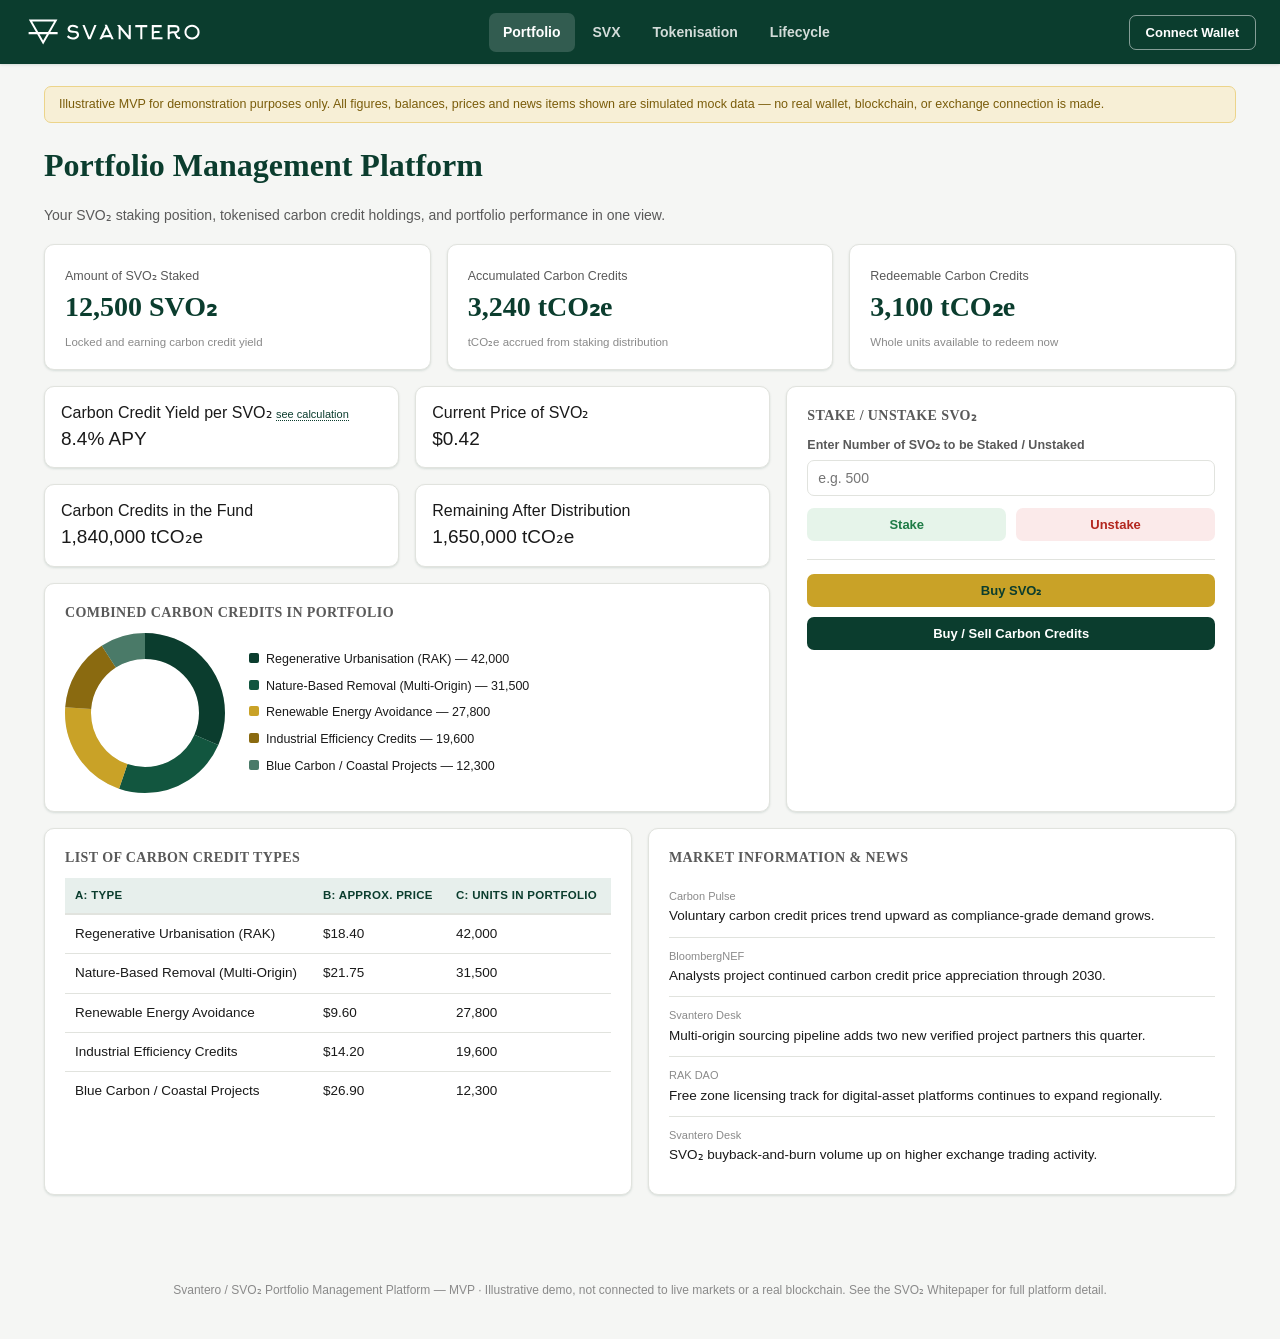
==== index.html @ 6cd32efb "Add files via upload" ====
<!DOCTYPE html>
<html lang="en">
<head>
<meta charset="UTF-8">
<title>Svantero SVO₂ — Portfolio Management Platform (MVP)</title>
<meta name="viewport" content="width=device-width, initial-scale=1">
<link rel="icon" type="image/svg+xml" href="data:image/svg+xml,%3Csvg%20xmlns%3D%22http://www.w3.org/2000/svg%22%20viewBox%3D%220%200%20120%20120%22%3E%3Crect%20width%3D%22120%22%20height%3D%22120%22%20fill%3D%22%230B3D2E%22/%3E%3Cg%20transform%3D%22translate(15,14.865)%22%20fill%3D%22%23C9A227%22%3E%3Cpath%20d%3D%22M5,51h23.677L45,79.271L61.322,51H85v-6H64.786l19.63-34H5.584l19.63,34H5V51z%20M45,68.368L34.972,51h20.055L45,68.368z%20%20%20M14.765,16h60.47L58.492,45H31.508L14.765,16z%22/%3E%3C/g%3E%3C/svg%3E">
<link rel="stylesheet" href="style.css">
</head>
<body>

<header class="site-header" id="site-header"></header>

<div class="page-wrap">

  <div class="disclaimer-banner">
    Illustrative MVP for demonstration purposes only. All figures, balances, prices and news items shown are
    simulated mock data — no real wallet, blockchain, or exchange connection is made.
  </div>

  <div class="page-title">
    <div>
      <h1>Portfolio Management Platform</h1>
      <p>Your SVO₂ staking position, tokenised carbon credit holdings, and portfolio performance in one view.</p>
    </div>
  </div>

  <!-- Top stat row: elements 1, 2, 3 -->
  <div class="grid grid-3" style="margin-bottom:16px;">
    <div class="card stat-card">
      <div class="label">Amount of SVO₂ Staked</div>
      <div class="value" id="stat-staked">—</div>
      <div class="sub">Locked and earning carbon credit yield</div>
    </div>
    <div class="card stat-card">
      <div class="label">Accumulated Carbon Credits</div>
      <div class="value" id="stat-accumulated">—</div>
      <div class="sub">tCO₂e accrued from staking distribution</div>
    </div>
    <div class="card stat-card">
      <div class="label">Redeemable Carbon Credits</div>
      <div class="value" id="stat-redeemable">—</div>
      <div class="sub">Whole units available to redeem now</div>
    </div>
  </div>

  <!-- Main grid: left stat tiles + chart | staking panel -->
  <div class="grid grid-main" style="margin-bottom:16px;">

    <div class="grid" style="grid-template-columns:1fr 1fr; align-content:start; gap:16px;">
      <div class="card stat-tile">
        <div class="label">Carbon Credit Yield per SVO₂ <span class="link-inline" onclick="SVO2.openModal('yield-modal')">see calculation</span></div>
        <div class="value" id="stat-yield">—</div>
      </div>
      <div class="card stat-tile">
        <div class="label">Current Price of SVO₂</div>
        <div class="value" id="stat-price">—</div>
      </div>
      <div class="card stat-tile">
        <div class="label">Carbon Credits in the Fund</div>
        <div class="value" id="stat-fund">—</div>
      </div>
      <div class="card stat-tile">
        <div class="label">Remaining After Distribution</div>
        <div class="value" id="stat-remaining">—</div>
      </div>

      <div class="card" style="grid-column:1/3;">
        <h3>Combined Carbon Credits in Portfolio</h3>
        <div class="chart-wrap">
          <svg width="160" height="160" id="portfolio-donut"></svg>
          <div class="legend" id="portfolio-legend"></div>
        </div>
      </div>
    </div>

    <!-- Right: staking + buy panels, elements 11-14 -->
    <div class="card">
      <h3>Stake / Unstake SVO₂</h3>
      <div class="field">
        <label>Enter Number of SVO₂ to be Staked / Unstaked</label>
        <input type="number" id="stake-amount" placeholder="e.g. 500" min="0">
      </div>
      <div class="btn-row" style="margin-bottom:18px;">
        <button class="btn btn-buy btn-block" onclick="doStake('stake')">Stake</button>
        <button class="btn btn-sell btn-block" onclick="doStake('unstake')">Unstake</button>
      </div>
      <hr style="border:none;border-top:1px solid var(--border);margin:14px 0;">
      <button class="btn btn-primary btn-block" style="margin-bottom:10px;" onclick="SVO2.openModal('buy-svo-modal')">Buy SVO₂</button>
      <button class="btn btn-dark btn-block" onclick="SVO2.openModal('buy-cc-modal')">Buy / Sell Carbon Credits</button>
    </div>
  </div>

  <!-- Bottom row: elements 9, 10 -->
  <div class="grid grid-2">
    <div class="card">
      <h3>List of Carbon Credit Types</h3>
      <table>
        <thead><tr><th>A: Type</th><th>B: Approx. Price</th><th>C: Units in Portfolio</th></tr></thead>
        <tbody id="cc-table-body"></tbody>
      </table>
    </div>
    <div class="card">
      <h3>Market Information &amp; News</h3>
      <div id="news-list"></div>
    </div>
  </div>

</div>

<div class="footer">
  Svantero / SVO₂ Portfolio Management Platform — MVP · Illustrative demo, not connected to live markets or a real blockchain.
  See the SVO₂ Whitepaper for full platform detail.
</div>

<!-- ===================== Modals ===================== -->

<div class="modal-overlay" id="yield-modal">
  <div class="modal">
    <div class="modal-head"><h4>Carbon Credit Yield per SVO₂</h4><button class="modal-close" onclick="SVO2.closeModal('yield-modal')">&times;</button></div>
    <p style="font-size:13.5px;color:var(--grey);">
      Weighted average current price of carbon credits being distributed, divided by the price of SVO₂ (expressed
      as an annualised percentage yield).
    </p>
    <p style="font-family:Cambria,Georgia,serif;font-size:16px;text-align:center;background:var(--primary-pale);padding:12px;border-radius:8px;">
      Yc = (Vt × Fr) / Sc
    </p>
    <p style="font-size:12px;color:var(--grey-light);">
      Vt = transaction volume · Fr = platform fee rate · Sc = circulating supply. Distribution is recalculated
      automatically every 30 minutes.
    </p>
  </div>
</div>

<div class="modal-overlay" id="buy-svo-modal">
  <div class="modal">
    <div class="modal-head"><h4>Buy SVO₂</h4><button class="modal-close" onclick="SVO2.closeModal('buy-svo-modal')">&times;</button></div>
    <div class="field">
      <label>Pay with</label>
      <select id="buy-svo-currency"><option>USDT</option><option>Digital Dirham (D-AED)</option><option>BTC</option><option>ETH</option></select>
    </div>
    <div class="field">
      <label>Amount to spend</label>
      <input type="number" id="buy-svo-amount" placeholder="e.g. 1000" min="0">
    </div>
    <button class="btn btn-primary btn-block" onclick="confirmBuySvo()">Confirm Purchase</button>
    <p class="modal-foot-note">Simulated transaction — settles instantly in this demo. No real funds are used.</p>
  </div>
</div>

<div class="modal-overlay" id="buy-cc-modal">
  <div class="modal">
    <div class="modal-head"><h4>Buy / Sell Carbon Credits</h4><button class="modal-close" onclick="SVO2.closeModal('buy-cc-modal')">&times;</button></div>
    <div class="field">
      <label>Credit type</label>
      <select id="cc-type-select"></select>
    </div>
    <div class="field">
      <label>Units</label>
      <input type="number" id="cc-units" placeholder="e.g. 100" min="0">
    </div>
    <div class="field">
      <label>Settle in</label>
      <select id="cc-currency-select">
        <option value="USDT">USDT</option>
        <option value="DAED">Digital Dirham (D-AED)</option>
        <option value="SVO2">SVO₂</option>
      </select>
    </div>
    <div class="btn-row">
      <button class="btn btn-buy btn-block" onclick="confirmCcTrade('buy')">Buy</button>
      <button class="btn btn-sell btn-block" onclick="confirmCcTrade('sell')">Sell</button>
    </div>
    <p class="modal-foot-note">Simulated transaction, priced at current mock market rate for the selected credit type. Digital Dirham uses the UAE's fixed peg of 3.6725 AED per USD.</p>
  </div>
</div>

<script src="app.js"></script>
<script>
  SVO2.renderHeader("portfolio");

  document.getElementById("stat-staked").textContent = SVO2.fmt(SVO2.state.svoStaked) + " SVO₂";
  document.getElementById("stat-accumulated").textContent = SVO2.fmt(SVO2.state.accumulatedCredits) + " tCO₂e";
  document.getElementById("stat-redeemable").textContent = SVO2.fmt(SVO2.state.redeemableCredits) + " tCO₂e";
  document.getElementById("stat-yield").textContent = "8.4% APY";
  document.getElementById("stat-price").textContent = SVO2.fmtUsd(SVO2.state.svoPrice);
  document.getElementById("stat-fund").textContent = SVO2.fmt(1840000) + " tCO₂e";
  document.getElementById("stat-remaining").textContent = SVO2.fmt(1650000) + " tCO₂e";

  SVO2.renderDonut(document.getElementById("portfolio-donut"), SVO2.creditTypes.map(c => ({ value: c.units, color: c.color })));
  document.getElementById("portfolio-legend").innerHTML = SVO2.creditTypes.map(c =>
    `<div><span class="sw" style="background:${c.color}"></span>${c.type} — ${SVO2.fmt(c.units)}</div>`
  ).join("");

  const ccBody = document.getElementById("cc-table-body");
  ccBody.innerHTML = SVO2.creditTypes.map(c =>
    `<tr><td>${c.type}</td><td>${SVO2.fmtUsd(c.price)}</td><td>${SVO2.fmt(c.units)}</td></tr>`
  ).join("");

  const ccSelect = document.getElementById("cc-type-select");
  ccSelect.innerHTML = SVO2.creditTypes.map(c => `<option value="${c.type}">${c.type} (${SVO2.fmtUsd(c.price)})</option>`).join("");

  document.getElementById("news-list").innerHTML = SVO2.marketNews.map(n =>
    `<div class="news-item"><div class="src">${n.src}</div><div class="headline">${n.headline}</div></div>`
  ).join("");

  function doStake(action) {
    const amt = parseFloat(document.getElementById("stake-amount").value);
    if (!amt || amt <= 0) { SVO2.showToast("Enter an amount to " + action + "."); return; }
    if (action === "stake") {
      SVO2.state.svoStaked += amt;
      SVO2.showToast(`Staked ${SVO2.fmt(amt)} SVO₂ (simulated).`);
    } else {
      SVO2.state.svoStaked = Math.max(0, SVO2.state.svoStaked - amt);
      SVO2.showToast(`Unstaked ${SVO2.fmt(amt)} SVO₂ (simulated).`);
    }
    document.getElementById("stat-staked").textContent = SVO2.fmt(SVO2.state.svoStaked) + " SVO₂";
    document.getElementById("stake-amount").value = "";
  }

  function confirmBuySvo() {
    const amt = parseFloat(document.getElementById("buy-svo-amount").value);
    const cur = document.getElementById("buy-svo-currency").value;
    if (!amt || amt <= 0) { SVO2.showToast("Enter an amount to spend."); return; }
    // SVO2's USD price converted into whichever currency the amount was entered in.
    let svoPriceInCur = SVO2.state.svoPrice;
    if (cur === "Digital Dirham (D-AED)") svoPriceInCur = SVO2.convertPrice(SVO2.state.svoPrice, "DAED");
    const purchased = amt / svoPriceInCur;
    SVO2.closeModal("buy-svo-modal");
    SVO2.showToast(`Purchased ~${SVO2.fmt(purchased, 1)} SVO₂ using ${SVO2.fmt(amt)} ${cur} (simulated).`);
    document.getElementById("buy-svo-amount").value = "";
  }

  function confirmCcTrade(side) {
    const type = document.getElementById("cc-type-select").value;
    const units = parseFloat(document.getElementById("cc-units").value);
    const currency = document.getElementById("cc-currency-select").value;
    if (!units || units <= 0) { SVO2.showToast("Enter a number of units."); return; }
    const credit = SVO2.creditTypes.find(c => c.type === type);
    const totalUsd = credit ? credit.price * units : 0;
    const totalDisplay = credit ? SVO2.fmtQuote(totalUsd, currency) : "";
    SVO2.closeModal("buy-cc-modal");
    SVO2.showToast(`${side === "buy" ? "Bought" : "Sold"} ${SVO2.fmt(units)} units of ${type} for ${totalDisplay} (simulated).`);
    document.getElementById("cc-units").value = "";
  }
</script>
</body>
</html>
---- style.css ----
:root{
  --primary:#0B3D2E;
  --primary-light:#12563f;
  --primary-pale:#e7efec;
  --secondary:#C9A227;
  --secondary-pale:#f7efd6;
  --dark:#1A1A1A;
  --grey:#595959;
  --grey-light:#8a8a8a;
  --bg:#F5F6F4;
  --card:#FFFFFF;
  --border:#E1E3DE;
  --success:#1E7B45;
  --danger:#B3261E;
  --radius:10px;
  --shadow:0 1px 3px rgba(11,61,46,0.08), 0 1px 2px rgba(11,61,46,0.06);
}

*{box-sizing:border-box;}
html,body{margin:0;padding:0;}
body{
  font-family:"Segoe UI","Helvetica Neue",Arial,sans-serif;
  background:var(--bg);
  color:var(--dark);
  line-height:1.5;
}
h1,h2,h3,h4{
  font-family:Cambria,Georgia,"Times New Roman",serif;
  color:var(--primary);
  margin:0 0 .5em 0;
}
a{color:var(--primary);text-decoration:none;}
a:hover{text-decoration:underline;}

/* ---------- Header / Nav ---------- */
.site-header{
  background:var(--primary);
  color:#fff;
  display:flex;
  align-items:center;
  justify-content:space-between;
  padding:0 24px;
  height:64px;
  position:sticky;
  top:0;
  z-index:100;
  box-shadow:var(--shadow);
}
.brand{display:flex;align-items:center;gap:10px;font-weight:700;font-size:20px;color:#fff;text-decoration:none;}
.brand:hover{text-decoration:none;opacity:.92;}
.logo-lockup-svg{height:34px;width:auto;display:block;}
.main-nav{display:flex;gap:4px;}
.main-nav a{
  color:rgba(255,255,255,0.82);
  font-size:14px;
  font-weight:600;
  padding:9px 14px;
  border-radius:7px;
  transition:background .15s,color .15s;
}
.main-nav a:hover{background:rgba(255,255,255,0.10);color:#fff;text-decoration:none;}
.main-nav a.active{background:rgba(255,255,255,0.16);color:#fff;}

.wallet-area{display:flex;align-items:center;gap:10px;}
#wallet-status{font-size:12px;color:rgba(255,255,255,0.75);display:none;align-items:center;gap:6px;}
#wallet-status .dot{width:8px;height:8px;border-radius:50%;background:#4ADE80;display:inline-block;}
.btn{
  border:none;
  border-radius:7px;
  padding:9px 16px;
  font-size:13px;
  font-weight:600;
  cursor:pointer;
  transition:filter .15s, transform .05s;
  font-family:inherit;
}
.btn:active{transform:translateY(1px);}
.btn-primary{background:var(--secondary);color:var(--primary);}
.btn-primary:hover{filter:brightness(1.06);}
.btn-outline{background:transparent;color:#fff;border:1px solid rgba(255,255,255,0.5);}
.btn-outline:hover{background:rgba(255,255,255,0.1);}
.btn-dark{background:var(--primary);color:#fff;}
.btn-dark:hover{filter:brightness(1.15);}
.btn-sell{background:#fbeaea;color:var(--danger);}
.btn-sell:hover{filter:brightness(0.97);}
.btn-buy{background:#e6f4ea;color:var(--success);}
.btn-buy:hover{filter:brightness(0.97);}
.btn-block{width:100%;}
.btn:disabled{opacity:.5;cursor:not-allowed;}

/* ---------- Layout ---------- */
.page-wrap{max-width:1240px;margin:0 auto;padding:22px 24px 60px;}
.page-title{display:flex;align-items:baseline;justify-content:space-between;flex-wrap:wrap;gap:8px;margin-bottom:18px;}
.page-title p{color:var(--grey);margin:2px 0 0;font-size:14px;}
.disclaimer-banner{
  background:var(--secondary-pale);
  border:1px solid #ecd48a;
  color:#7a5c0a;
  font-size:12.5px;
  padding:8px 14px;
  border-radius:7px;
  margin-bottom:18px;
}

.grid{display:grid;gap:16px;}
.grid-3{grid-template-columns:repeat(3,1fr);}
.grid-main{grid-template-columns:2.1fr 1.3fr;}
.grid-2{grid-template-columns:1fr 1fr;}

.card{
  background:var(--card);
  border:1px solid var(--border);
  border-radius:var(--radius);
  box-shadow:var(--shadow);
  padding:18px 20px;
}
.card h3{font-size:14px;text-transform:uppercase;letter-spacing:.4px;color:var(--grey);margin-bottom:10px;}
.card h4{font-size:15px;margin-bottom:8px;}

.stat-card .value{font-size:28px;font-weight:700;color:var(--primary);font-family:Cambria,Georgia,serif;}
.stat-card .label{font-size:12.5px;color:var(--grey);margin-top:4px;display:flex;align-items:center;gap:6px;}
.stat-card .sub{font-size:11.5px;color:var(--grey-light);margin-top:6px;}
.stat-tile{padding:14px 16px;}
.stat-tile .value{font-size:19px;}
.link-inline{font-size:11px;color:var(--primary);cursor:pointer;border-bottom:1px dotted var(--primary);}

table{width:100%;border-collapse:collapse;font-size:13.5px;}
th{
  text-align:left;
  background:var(--primary-pale);
  color:var(--primary);
  font-size:11.5px;
  text-transform:uppercase;
  letter-spacing:.3px;
  padding:9px 10px;
  border-bottom:2px solid var(--border);
}
td{padding:9px 10px;border-bottom:1px solid var(--border);}
tr:last-child td{border-bottom:none;}
.tag{
  display:inline-block;
  font-size:11px;
  font-weight:600;
  padding:2px 8px;
  border-radius:20px;
}
.tag-green{background:#e6f4ea;color:var(--success);}
.tag-red{background:#fbeaea;color:var(--danger);}
.tag-gold{background:var(--secondary-pale);color:#8a6a10;}

.news-item{padding:10px 0;border-bottom:1px solid var(--border);}
.news-item:last-child{border-bottom:none;}
.news-item .src{font-size:11px;color:var(--grey-light);}
.news-item .headline{font-size:13.5px;margin-top:2px;}

.field{margin-bottom:12px;}
.field label{display:block;font-size:12.5px;color:var(--grey);margin-bottom:5px;font-weight:600;}
.field input,.field select{
  width:100%;
  padding:9px 10px;
  border:1px solid var(--border);
  border-radius:7px;
  font-size:14px;
  font-family:inherit;
  background:#fff;
}
.field input:focus,.field select:focus{outline:2px solid var(--primary-light);outline-offset:0;}
.btn-row{display:flex;gap:10px;}

.chart-wrap{display:flex;align-items:center;gap:24px;flex-wrap:wrap;}
.legend{display:flex;flex-direction:column;gap:8px;font-size:12.5px;}
.legend .sw{width:10px;height:10px;border-radius:2px;display:inline-block;margin-right:7px;}

/* ---------- Modal ---------- */
.modal-overlay{
  position:fixed;inset:0;background:rgba(15,25,20,0.55);
  display:none;align-items:center;justify-content:center;z-index:1000;
  padding:20px;
}
.modal-overlay.open{display:flex;}
.modal{
  background:#fff;border-radius:12px;max-width:420px;width:100%;
  padding:24px 26px;box-shadow:0 20px 60px rgba(0,0,0,0.3);
  max-height:90vh;overflow:auto;
}
.modal-head{display:flex;justify-content:space-between;align-items:center;margin-bottom:14px;}
.modal-close{cursor:pointer;font-size:20px;color:var(--grey);border:none;background:none;line-height:1;}
.modal-foot-note{font-size:11px;color:var(--grey-light);margin-top:10px;}

.toast{
  position:fixed;bottom:24px;right:24px;background:var(--primary);color:#fff;
  padding:14px 18px;border-radius:9px;box-shadow:var(--shadow);font-size:13.5px;
  display:flex;align-items:center;gap:10px;z-index:1200;
  opacity:0;transform:translateY(10px);transition:opacity .25s,transform .25s;
  max-width:320px;
}
.toast.show{opacity:1;transform:translateY(0);}
.toast .dot{width:8px;height:8px;border-radius:50%;background:var(--secondary);flex-shrink:0;}

/* ---------- Stepper (lifecycle) ---------- */
.stepper{display:flex;gap:6px;margin:20px 0;flex-wrap:wrap;}
.step{
  flex:1;min-width:110px;background:var(--card);border:1px solid var(--border);
  border-radius:9px;padding:12px 10px;text-align:center;cursor:pointer;
  transition:border-color .15s, background .15s;position:relative;
}
.step:hover{border-color:var(--primary-light);}
.step.active{background:var(--primary);color:#fff;border-color:var(--primary);}
.step .num{
  width:22px;height:22px;border-radius:50%;background:var(--primary-pale);color:var(--primary);
  display:inline-flex;align-items:center;justify-content:center;font-size:11.5px;font-weight:700;margin-bottom:6px;
}
.step.active .num{background:var(--secondary);color:var(--primary);}
.step .name{font-size:12px;font-weight:600;}

/* ---------- Tokenisation flow ---------- */
.flow{display:flex;align-items:center;gap:6px;flex-wrap:wrap;margin:18px 0;}
.flow .fnode{background:var(--primary-pale);color:var(--primary);border-radius:8px;padding:12px 14px;font-size:12.5px;font-weight:600;text-align:center;flex:1;min-width:120px;}
.flow .arrow{color:var(--grey-light);font-size:18px;}

.progress-bar{height:8px;background:var(--border);border-radius:4px;overflow:hidden;margin:14px 0;}
.progress-bar .fill{height:100%;background:var(--secondary);width:0%;transition:width .4s;}

.footer{
  text-align:center;color:var(--grey-light);font-size:12px;padding:26px 20px 40px;
}

.badge-list{display:flex;flex-wrap:wrap;gap:8px;margin-top:10px;}
.badge-item{background:var(--primary-pale);color:var(--primary);font-size:11.5px;padding:4px 10px;border-radius:20px;}

/* ---------------- Tokenisation progress tracker ---------------- */
.tok-queue-item{padding:11px 0;border-bottom:1px solid var(--border);}
.tok-queue-item:last-child{border-bottom:none;}
.tok-queue-head{display:flex;justify-content:space-between;align-items:baseline;gap:8px;flex-wrap:wrap;margin-bottom:7px;}
.tok-queue-head .nm{font-size:13.5px;font-weight:600;color:var(--dark);}
.tok-queue-head .meta{font-size:11.5px;color:var(--grey-light);}
.tok-stage-bar{display:flex;gap:3px;margin-bottom:5px;}
.tok-seg{flex:1;height:7px;border-radius:3px;background:var(--border);}
.tok-seg.filled{background:var(--primary);}
.tok-seg.current{background:var(--secondary);}
.tok-stage-label{font-size:11.5px;color:var(--grey);}

@media (max-width:900px){
  .grid-3,.grid-main,.grid-2{grid-template-columns:1fr;}
  .main-nav{display:none;}
}

/* ==========================================================================
   SVX — trading terminal shell (IG Index-inspired layout, SVO2 palette)
   ========================================================================== */
.svx-shell{
  --svx-bg:#0c1a15;
  --svx-panel:#12241d;
  --svx-panel-alt:#0e1e18;
  --svx-border:#25423a;
  --svx-text:#eef4f0;
  --svx-text-dim:#93aba3;
  --svx-buy:#1ea34c;
  --svx-sell:#d4453f;
  background:var(--svx-bg);
  color:var(--svx-text);
  min-height:calc(100vh - 64px);
}
.svx-shell a{color:inherit;}
.svx-topbar{
  display:flex;align-items:center;justify-content:space-between;flex-wrap:wrap;gap:10px;
  background:var(--svx-panel);border-bottom:1px solid var(--svx-border);
  padding:10px 20px;
}
.svx-tabs{display:flex;gap:4px;}
.svx-tab{
  padding:8px 14px;border-radius:7px;font-size:13px;font-weight:600;color:var(--svx-text-dim);
  cursor:pointer;border:1px solid transparent;
}
.svx-tab:hover{color:var(--svx-text);}
.svx-tab.active{background:var(--svx-bg);color:var(--secondary);border-color:var(--svx-border);}
.svx-account-strip{display:flex;gap:22px;flex-wrap:wrap;font-size:12px;color:var(--svx-text-dim);}
.svx-account-strip b{color:var(--svx-text);font-size:13px;display:block;font-family:Cambria,Georgia,serif;}
.svx-body{display:grid;grid-template-columns:250px 1fr 280px;gap:0;align-items:start;}
.svx-sidebar{
  background:var(--svx-panel-alt);border-right:1px solid var(--svx-border);
  padding:14px 12px;min-height:70vh;
}
.svx-search{
  width:100%;padding:8px 10px;border-radius:6px;border:1px solid var(--svx-border);
  background:var(--svx-bg);color:var(--svx-text);font-size:12.5px;margin-bottom:14px;
}
.svx-nav-item{
  padding:8px 10px;border-radius:6px;font-size:13px;font-weight:600;color:var(--svx-text-dim);
  cursor:pointer;margin-bottom:2px;
}
.svx-nav-item:hover{color:var(--svx-text);background:rgba(255,255,255,0.03);}
.svx-nav-item.active{background:rgba(201,162,39,0.12);color:var(--secondary);}
.svx-side-head{font-size:10.5px;text-transform:uppercase;letter-spacing:.5px;color:var(--svx-text-dim);margin:16px 0 6px;}
.svx-watch-row{
  display:flex;justify-content:space-between;align-items:center;padding:7px 6px;border-radius:6px;
  cursor:pointer;font-size:12px;
}
.svx-watch-row:hover{background:rgba(255,255,255,0.04);}
.svx-watch-row.active{background:rgba(201,162,39,0.14);}
.svx-watch-row .nm{color:var(--svx-text);}
.svx-watch-row .px{display:flex;gap:8px;}
.svx-up{color:var(--svx-buy);}
.svx-down{color:var(--svx-sell);}

.svx-main{padding:16px 18px;min-height:70vh;}
.svx-panel{
  background:var(--svx-panel);border:1px solid var(--svx-border);border-radius:10px;
  padding:16px 18px;margin-bottom:14px;
}
.svx-panel h3{color:var(--svx-text);font-size:13px;text-transform:uppercase;letter-spacing:.4px;margin-bottom:12px;border:none;}
.svx-panel h4{color:var(--svx-text);font-size:14px;}
.svx-instrument-head{display:flex;align-items:baseline;gap:14px;flex-wrap:wrap;margin-bottom:10px;}
.svx-instrument-head .nm{font-family:Cambria,Georgia,serif;font-size:18px;color:var(--svx-text);}
.svx-instrument-head .px{font-size:20px;font-weight:700;color:var(--secondary);}
.svx-instrument-head .chg{font-size:13px;}
.svx-grid-main{display:grid;grid-template-columns:2.1fr 1fr;gap:14px;align-items:start;}
.svx-grid-trade{display:grid;grid-template-columns:minmax(0,1fr) 300px;gap:14px;align-items:start;}

.svx-deal-btns{display:grid;grid-template-columns:1fr 1fr;gap:8px;margin-bottom:12px;}
.svx-deal-btn{
  border-radius:8px;padding:12px;text-align:center;cursor:pointer;border:1px solid var(--svx-border);
  transition:filter .15s;
}
.svx-deal-btn:hover{filter:brightness(1.15);}
.svx-deal-btn .lbl{font-size:11px;color:var(--svx-text-dim);text-transform:uppercase;}
.svx-deal-btn .prc{font-size:18px;font-weight:700;font-family:Cambria,Georgia,serif;}
.svx-deal-btn.sell{background:rgba(212,69,63,0.14);color:var(--svx-sell);}
.svx-deal-btn.buy{background:rgba(30,163,76,0.14);color:var(--svx-buy);}

/* Compact overrides scoped to the narrow trade column only (order book + deal
   buttons + swap widget) — the same shared classes stay full-size elsewhere
   (e.g. the Staking tab's "Amount to stake" field). */
.svx-trade-col{min-width:0;}
.svx-mode-toggle{width:100%;margin-bottom:10px;}
.svx-mode-toggle button{flex:1;text-align:center;}
.svx-trade-col .tv-depth-row{padding:3px 6px;font-size:10.5px;}
.svx-trade-col .tv-spread-row{padding:4px 0;font-size:10px;}
.svx-trade-col .svx-deal-btns{gap:6px;margin-bottom:8px;}
.svx-trade-col .svx-deal-btn{padding:8px;}
.svx-trade-col .svx-deal-btn .lbl{font-size:9.5px;}
.svx-trade-col .svx-deal-btn .prc{font-size:14px;}
.svx-trade-col .svx-field{margin-bottom:7px;}
.svx-trade-col .svx-field label{font-size:10.5px;margin-bottom:3px;}
.svx-trade-col .svx-field input,.svx-trade-col .svx-field select{padding:6px 8px;font-size:12px;}

.svx-swap-flip{
  width:24px;height:24px;border-radius:50%;background:var(--svx-bg);border:1px solid var(--svx-border);
  display:flex;align-items:center;justify-content:center;margin:-8px auto 8px;cursor:pointer;
  font-size:13px;color:var(--svx-text-dim);position:relative;z-index:1;
}
.svx-swap-flip:hover{color:var(--secondary);border-color:var(--secondary);}
.swap-out-value{
  padding:6px 8px;border-radius:6px;border:1px solid var(--svx-border);background:var(--svx-bg);
  color:var(--svx-text);font-size:13px;font-weight:700;font-family:Consolas,Menlo,monospace;
  display:flex;align-items:center;
}
.svx-swap-meta{font-size:10px;color:var(--svx-text-dim);line-height:1.9;margin:8px 0;}
.svx-swap-meta div{display:flex;justify-content:space-between;gap:8px;}
.svx-swap-meta span{color:var(--svx-text);font-family:Consolas,Menlo,monospace;text-align:right;}
.svx-swap-meta span.impact-high{color:var(--svx-sell);}

.svx-field label{display:block;font-size:11.5px;color:var(--svx-text-dim);margin-bottom:5px;font-weight:600;}
.svx-field{margin-bottom:10px;}
.svx-field input,.svx-field select{
  width:100%;padding:8px 9px;border-radius:6px;border:1px solid var(--svx-border);
  background:var(--svx-bg);color:var(--svx-text);font-size:13px;font-family:inherit;
}
.svx-table{width:100%;border-collapse:collapse;font-size:12.5px;}
.svx-table th{
  text-align:left;color:var(--svx-text-dim);font-size:10.5px;text-transform:uppercase;letter-spacing:.3px;
  padding:6px 8px;border-bottom:1px solid var(--svx-border);font-weight:600;
}
.svx-table td{padding:7px 8px;border-bottom:1px solid var(--svx-border);color:var(--svx-text);}
.svx-table tr:last-child td{border-bottom:none;}
.svx-table tr:hover td{background:rgba(255,255,255,0.02);}

.svx-feed{
  background:var(--svx-panel-alt);border-left:1px solid var(--svx-border);
  padding:14px 14px;min-height:70vh;
}
.svx-feed-tabs{display:flex;gap:14px;font-size:12px;color:var(--svx-text-dim);margin-bottom:10px;border-bottom:1px solid var(--svx-border);padding-bottom:8px;}
.svx-feed-tabs span.active{color:var(--secondary);font-weight:700;}
.svx-news-item{padding:9px 0;border-bottom:1px solid var(--svx-border);font-size:12px;}
.svx-news-item .src{color:var(--secondary);font-weight:700;font-size:11px;}
.svx-news-item .hl{color:var(--svx-text-dim);margin-top:3px;}

.svx-bottom-tabs{display:flex;gap:16px;font-size:12.5px;font-weight:600;color:var(--svx-text-dim);
  border-bottom:1px solid var(--svx-border);margin-bottom:10px;}
.svx-bottom-tabs span{padding-bottom:8px;cursor:pointer;border-bottom:2px solid transparent;}
.svx-bottom-tabs span.active{color:var(--svx-text);border-color:var(--secondary);}
.svx-empty-state{color:var(--svx-text-dim);font-size:12.5px;padding:20px 0;text-align:center;}

.svx-stat-tile{background:var(--svx-panel-alt);border:1px solid var(--svx-border);border-radius:8px;padding:12px 14px;}
.svx-stat-tile .lbl{font-size:11px;color:var(--svx-text-dim);text-transform:uppercase;letter-spacing:.3px;}
.svx-stat-tile .val{font-size:19px;font-weight:700;color:var(--svx-text);font-family:Cambria,Georgia,serif;margin-top:4px;}

.svx-pool-card{
  background:var(--svx-panel-alt);border:1px solid var(--svx-border);border-radius:10px;padding:16px 18px;
}
.svx-pool-card .apy{font-size:24px;font-weight:700;color:var(--secondary);font-family:Cambria,Georgia,serif;}
.svx-badge{
  display:inline-block;font-size:10.5px;font-weight:700;padding:2px 8px;border-radius:20px;
  background:rgba(201,162,39,0.16);color:var(--secondary);
}
.svx-badge.buy{background:rgba(30,163,76,0.16);color:var(--svx-buy);}
.svx-badge.sell{background:rgba(212,69,63,0.16);color:var(--svx-sell);}

@media (max-width:1050px){
  .svx-body{grid-template-columns:1fr;}
  .svx-sidebar,.svx-feed{min-height:auto;border:none;border-bottom:1px solid var(--svx-border);}
  .svx-grid-main,.svx-grid-trade{grid-template-columns:1fr;}
}

/* ==========================================================================
   TradingView-style ticker header, chart toolbar, candle chart, order book
   ========================================================================== */
.tv-mono{font-family:Consolas,Menlo,"SF Mono",monospace;}

.tv-ticker{display:flex;align-items:baseline;gap:22px;flex-wrap:wrap;margin-bottom:10px;}
.tv-ticker .pair{font-family:Cambria,Georgia,serif;font-size:17px;color:var(--svx-text);}
.tv-ticker .last-price{font-size:24px;font-weight:700;font-family:Consolas,Menlo,monospace;}
.tv-ticker .last-price.up{color:#0ECB81;}
.tv-ticker .last-price.down{color:#F6465D;}
.tv-ticker .chg-badge{font-size:12px;font-weight:700;padding:3px 9px;border-radius:5px;font-family:Consolas,Menlo,monospace;}
.tv-ticker .chg-badge.up{background:rgba(14,203,129,0.14);color:#0ECB81;}
.tv-ticker .chg-badge.down{background:rgba(246,70,93,0.14);color:#F6465D;}
.tv-ticker .stat{font-size:11px;color:var(--svx-text-dim);}
.tv-ticker .stat b{display:block;font-size:12.5px;color:var(--svx-text);font-family:Consolas,Menlo,monospace;font-weight:600;margin-top:1px;}

.tv-toolbar{display:flex;align-items:center;justify-content:space-between;flex-wrap:wrap;gap:10px;
  margin-bottom:8px;padding-bottom:8px;border-bottom:1px solid var(--svx-border);}
.tv-btn-group{display:flex;gap:2px;background:var(--svx-bg);border-radius:7px;padding:2px;}
.tv-btn-group button{
  background:none;border:none;color:var(--svx-text-dim);font-size:11.5px;font-weight:600;
  padding:5px 10px;border-radius:5px;cursor:pointer;font-family:inherit;
}
.tv-btn-group button:hover{color:var(--svx-text);}
.tv-btn-group button.active{background:var(--svx-panel);color:var(--secondary);}

.tv-chart-wrap{position:relative;}
.tv-tooltip{
  display:none;position:absolute;top:6px;z-index:5;background:rgba(12,26,21,0.95);
  border:1px solid var(--svx-border);border-radius:6px;padding:8px 10px;font-size:11px;
  font-family:Consolas,Menlo,monospace;color:var(--svx-text);line-height:1.6;pointer-events:none;
  min-width:150px;
}

.tv-depth-row{position:relative;padding:6px 8px;font-size:12px;font-family:Consolas,Menlo,monospace;
  display:flex;justify-content:space-between;overflow:hidden;border-radius:3px;margin-bottom:1px;}
.tv-depth-bar{position:absolute;top:0;bottom:0;right:0;z-index:0;}
.tv-depth-bar.bid{background:rgba(14,203,129,0.16);}
.tv-depth-bar.ask{background:rgba(246,70,93,0.16);}
.tv-depth-row span{position:relative;z-index:1;}
.tv-depth-row .p.bid{color:#0ECB81;}
.tv-depth-row .p.ask{color:#F6465D;}
.tv-spread-row{font-size:11px;color:var(--svx-text-dim);text-align:center;padding:6px 0;
  border-top:1px solid var(--svx-border);border-bottom:1px solid var(--svx-border);margin:4px 0;font-family:Consolas,Menlo,monospace;}

.tv-watch-spark{flex-shrink:0;}
.svx-watch-row{gap:8px;}
.svx-watch-row .px{align-items:center;}
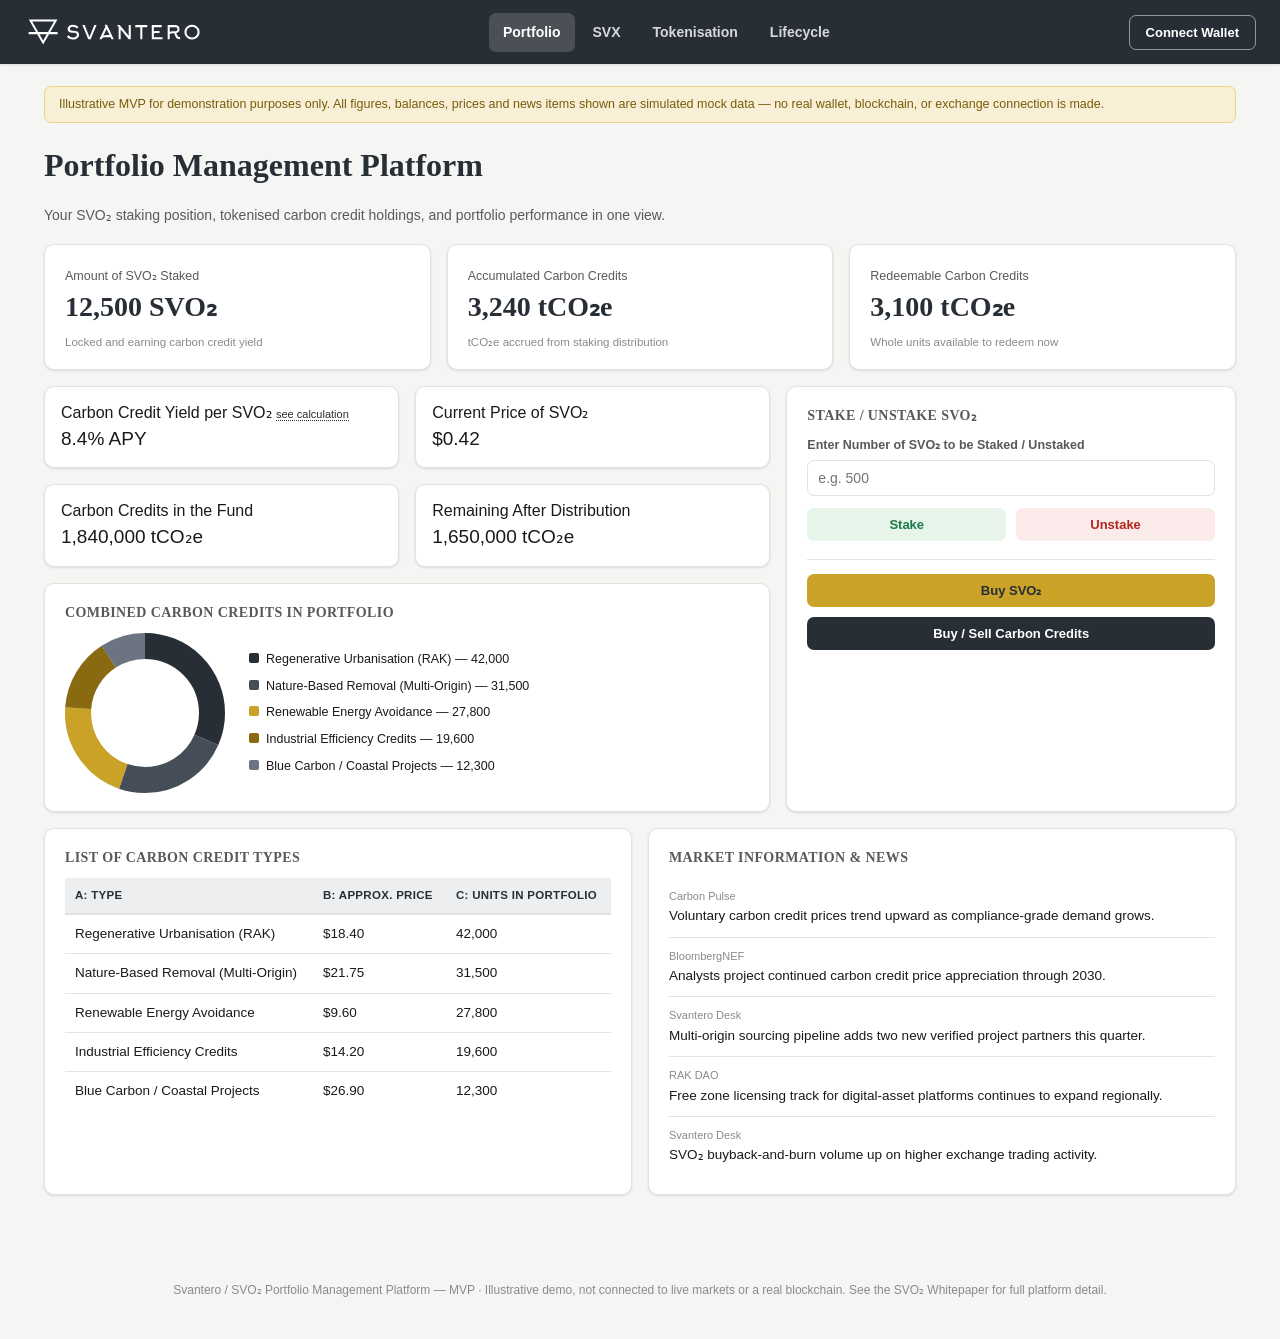
==== commit e7986df5: "Rebrand SVX to #282e35 and add native Institutional desk" ====
--- a/index.html
+++ b/index.html
@@ -4,7 +4,7 @@
 <meta charset="UTF-8">
 <title>Svantero SVO₂ — Portfolio Management Platform (MVP)</title>
 <meta name="viewport" content="width=device-width, initial-scale=1">
-<link rel="icon" type="image/svg+xml" href="data:image/svg+xml,%3Csvg%20xmlns%3D%22http://www.w3.org/2000/svg%22%20viewBox%3D%220%200%20120%20120%22%3E%3Crect%20width%3D%22120%22%20height%3D%22120%22%20fill%3D%22%230B3D2E%22/%3E%3Cg%20transform%3D%22translate(15,14.865)%22%20fill%3D%22%23C9A227%22%3E%3Cpath%20d%3D%22M5,51h23.677L45,79.271L61.322,51H85v-6H64.786l19.63-34H5.584l19.63,34H5V51z%20M45,68.368L34.972,51h20.055L45,68.368z%20%20%20M14.765,16h60.47L58.492,45H31.508L14.765,16z%22/%3E%3C/g%3E%3C/svg%3E">
+<link rel="icon" type="image/svg+xml" href="data:image/svg+xml,%3Csvg%20xmlns%3D%22http://www.w3.org/2000/svg%22%20viewBox%3D%220%200%20120%20120%22%3E%3Crect%20width%3D%22120%22%20height%3D%22120%22%20fill%3D%22%23282e35%22/%3E%3Cg%20transform%3D%22translate(15,14.865)%22%20fill%3D%22%23C9A227%22%3E%3Cpath%20d%3D%22M5,51h23.677L45,79.271L61.322,51H85v-6H64.786l19.63-34H5.584l19.63,34H5V51z%20M45,68.368L34.972,51h20.055L45,68.368z%20%20%20M14.765,16h60.47L58.492,45H31.508L14.765,16z%22/%3E%3C/g%3E%3C/svg%3E">
 <link rel="stylesheet" href="style.css">
 </head>
 <body>
--- a/style.css
+++ b/style.css
@@ -1,7 +1,7 @@
 :root{
-  --primary:#0B3D2E;
-  --primary-light:#12563f;
-  --primary-pale:#e7efec;
+  --primary:#282e35;
+  --primary-light:#454e58;
+  --primary-pale:#eceef0;
   --secondary:#C9A227;
   --secondary-pale:#f7efd6;
   --dark:#1A1A1A;
@@ -13,7 +13,7 @@
   --success:#1E7B45;
   --danger:#B3261E;
   --radius:10px;
-  --shadow:0 1px 3px rgba(11,61,46,0.08), 0 1px 2px rgba(11,61,46,0.06);
+  --shadow:0 1px 3px rgba(40,46,53,0.08), 0 1px 2px rgba(40,46,53,0.06);
 }
 
 *{box-sizing:border-box;}
@@ -249,12 +249,12 @@
    SVX — trading terminal shell (IG Index-inspired layout, SVO2 palette)
    ========================================================================== */
 .svx-shell{
-  --svx-bg:#0c1a15;
-  --svx-panel:#12241d;
-  --svx-panel-alt:#0e1e18;
-  --svx-border:#25423a;
-  --svx-text:#eef4f0;
-  --svx-text-dim:#93aba3;
+  --svx-bg:#14171b;
+  --svx-panel:#1c2126;
+  --svx-panel-alt:#181c21;
+  --svx-border:#33393f;
+  --svx-text:#eef0f2;
+  --svx-text-dim:#8b93a0;
   --svx-buy:#1ea34c;
   --svx-sell:#d4453f;
   background:var(--svx-bg);
@@ -460,3 +460,188 @@
 .tv-watch-spark{flex-shrink:0;}
 .svx-watch-row{gap:8px;}
 .svx-watch-row .px{align-items:center;}
+
+/* ==========================================================================
+   SVX — Institutional Desk (sub-accounts, risk, connectivity, clearing,
+   data/analytics) — native components, sharing the .svx-shell dark palette.
+   ========================================================================== */
+.svx-shell{
+  --svi-gold:var(--secondary);
+  --svi-gold-bright:#dab948;
+  --svi-gold-dim:rgba(201,162,39,.16);
+  --svi-accent-line:rgba(201,162,39,.22);
+  --svi-mono:"IBM Plex Mono","SFMono-Regular",Consolas,"Liberation Mono",Menlo,monospace;
+  --svi-danger-bg:rgba(212,69,63,.14);
+  --svi-buy-bg:rgba(30,163,76,.14);
+  background-image:
+    radial-gradient(ellipse 900px 420px at 12% -10%, rgba(201,162,39,.05), transparent 60%),
+    radial-gradient(ellipse 700px 380px at 100% 0%, rgba(30,163,76,.04), transparent 55%);
+}
+
+.svx-shell .svx-account-strip b,
+.svx-shell .svx-watch-row .px,
+.svx-shell .tv-depth-row,
+.svx-shell .tv-spread-row,
+.svx-shell .last-price,
+.svx-shell .stat,
+.svx-shell .svx-deal-btn .prc,
+.svi-mono-num{
+  font-variant-numeric:tabular-nums;
+}
+
+.svi-pro-badge{
+  display:inline-flex;align-items:center;gap:5px;font-size:10px;font-weight:700;
+  letter-spacing:.08em;text-transform:uppercase;color:var(--svx-bg);
+  background:linear-gradient(135deg,var(--svi-gold-bright),var(--svi-gold));
+  padding:3px 8px 3px 7px;border-radius:20px;
+}
+.svi-pro-badge svg{width:10px;height:10px;}
+
+.svi-wrap{padding:2px 0 24px;}
+.svi-subnav{
+  display:flex;gap:6px;flex-wrap:wrap;margin-bottom:16px;
+  border-bottom:1px solid var(--svx-border);padding-bottom:10px;
+}
+.svi-subnav button{
+  font:inherit;cursor:pointer;background:var(--svx-panel-alt);border:1px solid var(--svx-border);
+  color:var(--svx-text-dim);padding:7px 13px;border-radius:20px;font-size:12px;font-weight:600;
+  letter-spacing:.02em;transition:all .15s;
+}
+.svi-subnav button:hover{color:var(--svx-text);border-color:var(--svi-gold-dim);}
+.svi-subnav button.active{background:var(--svi-gold-dim);border-color:var(--svi-gold);color:var(--svi-gold-bright);}
+
+.svi-grid{display:grid;gap:14px;}
+.svi-grid-2{grid-template-columns:1fr 1fr;}
+.svi-grid-3{grid-template-columns:repeat(3,1fr);}
+.svi-grid-4{grid-template-columns:repeat(4,1fr);}
+@media (max-width:1100px){
+  .svi-grid-2,.svi-grid-3,.svi-grid-4{grid-template-columns:1fr;}
+}
+
+.svi-card{background:var(--svx-panel);border:1px solid var(--svx-border);border-radius:10px;padding:16px 18px;}
+.svi-card h4{
+  margin:0 0 4px;font-size:11px;letter-spacing:.08em;text-transform:uppercase;color:var(--svx-text-dim);
+  font-family:"Segoe UI","Helvetica Neue",Arial,sans-serif;display:flex;align-items:center;justify-content:space-between;
+}
+.svi-card .svi-big{font-family:var(--svi-mono);font-size:22px;font-weight:700;color:var(--svx-text);margin-top:6px;}
+.svi-card p.svi-desc{font-size:12px;color:var(--svx-text-dim);line-height:1.5;margin:8px 0 0;}
+.svi-desc{font-size:12px;color:var(--svx-text-dim);line-height:1.5;}
+
+.svi-section-title{
+  font-size:12.5px;text-transform:uppercase;letter-spacing:.08em;color:var(--svi-gold-bright);
+  font-weight:700;margin:22px 0 10px;display:flex;align-items:center;gap:8px;
+}
+.svi-section-title:first-child{margin-top:0;}
+.svi-section-title::after{content:"";flex:1;height:1px;background:linear-gradient(90deg,var(--svi-accent-line),transparent);}
+
+.svi-table{width:100%;border-collapse:collapse;font-size:12.5px;}
+.svi-table th{
+  text-align:left;font-size:10.5px;text-transform:uppercase;letter-spacing:.06em;color:var(--svx-text-dim);
+  border-bottom:1px solid var(--svx-border);padding:8px 10px;font-weight:600;
+}
+.svi-table td{padding:9px 10px;border-bottom:1px solid rgba(255,255,255,.04);color:var(--svx-text);}
+.svi-table tr:last-child td{border-bottom:none;}
+.svi-table tr:hover td{background:rgba(255,255,255,.02);}
+
+.svi-chip{
+  display:inline-flex;align-items:center;gap:4px;font-size:10.5px;font-weight:700;
+  padding:2px 8px;border-radius:20px;letter-spacing:.02em;
+}
+.svi-chip.ok{background:var(--svi-buy-bg);color:var(--svx-buy);}
+.svi-chip.warn{background:rgba(218,185,72,.16);color:var(--svi-gold-bright);}
+.svi-chip.bad{background:var(--svi-danger-bg);color:var(--svx-sell);}
+.svi-chip.neutral{background:rgba(255,255,255,.06);color:var(--svx-text-dim);}
+
+.svi-btn{
+  font:inherit;cursor:pointer;border-radius:7px;padding:9px 16px;font-weight:700;font-size:12.5px;
+  border:1px solid var(--svi-gold);background:transparent;color:var(--svi-gold-bright);transition:all .15s;
+}
+.svi-btn:hover{background:var(--svi-gold-dim);}
+.svi-btn.solid{background:var(--svi-gold);color:var(--svx-bg);}
+.svi-btn.solid:hover{background:var(--svi-gold-bright);}
+.svi-btn.ghost{border-color:var(--svx-border);color:var(--svx-text-dim);}
+.svi-btn.ghost:hover{color:var(--svx-text);border-color:var(--svx-text-dim);}
+.svi-btn:disabled{opacity:.4;cursor:not-allowed;}
+.svi-btn.small{padding:5px 10px;font-size:11px;}
+
+.svi-field{margin-bottom:12px;}
+.svi-field label{
+  display:block;font-size:11px;color:var(--svx-text-dim);margin-bottom:5px;
+  text-transform:uppercase;letter-spacing:.05em;
+}
+.svi-field input,.svi-field select{
+  width:100%;background:var(--svx-panel-alt);border:1px solid var(--svx-border);color:var(--svx-text);
+  border-radius:6px;padding:9px 10px;font-size:13px;font-family:inherit;
+}
+.svi-field select{font-family:var(--svi-mono);}
+.svi-field input:focus,.svi-field select:focus{outline:none;border-color:var(--svi-gold);}
+.svi-field .svi-hint{font-size:10.5px;color:var(--svx-text-dim);margin-top:4px;}
+.svi-otype-field select{font-weight:700;}
+.svi-inline-fields{display:grid;grid-template-columns:1fr 1fr;gap:10px;}
+
+.svi-progress{height:6px;border-radius:4px;background:var(--svx-panel-alt);overflow:hidden;border:1px solid var(--svx-border);}
+.svi-progress > span{display:block;height:100%;background:linear-gradient(90deg,var(--svi-gold),var(--svi-gold-bright));transition:width .3s ease;}
+
+.svi-slider-row{display:flex;align-items:center;gap:12px;}
+.svi-slider-row input[type=range]{flex:1;accent-color:var(--svi-gold);}
+.svi-slider-val{font-family:var(--svi-mono);font-size:13px;min-width:64px;text-align:right;}
+
+.svi-subaccount{
+  border:1px solid var(--svx-border);border-radius:10px;padding:14px 16px;background:var(--svx-panel-alt);
+  cursor:pointer;transition:border-color .15s, background .15s;
+}
+.svi-subaccount.active{border-color:var(--svi-gold);background:var(--svi-gold-dim);}
+.svi-subaccount h5{margin:0 0 6px;font-size:13px;color:var(--svx-text);}
+.svi-sa-meta{font-size:11px;color:var(--svx-text-dim);display:flex;justify-content:space-between;margin-top:3px;}
+
+.svi-console{
+  background:#000;border:1px solid var(--svx-border);border-radius:8px;padding:12px 14px;
+  font-family:var(--svi-mono);font-size:11.5px;line-height:1.65;height:230px;overflow-y:auto;color:#8ce8a8;
+}
+.svi-console .svi-log-time{color:#5c6b73;margin-right:8px;}
+.svi-console .svi-log-tag{color:var(--svi-gold-bright);margin-right:6px;}
+.svi-console .svi-log-line{white-space:pre-wrap;word-break:break-all;}
+.svi-console .svi-log-line.err{color:var(--svx-sell);}
+
+.svi-stat-tile{
+  text-align:center;padding:14px 8px;border:1px solid var(--svx-border);border-radius:10px;background:var(--svx-panel-alt);
+}
+.svi-stat-tile .svi-stat-val{font-family:var(--svi-mono);font-size:20px;font-weight:700;color:var(--svx-text);}
+.svi-stat-tile .svi-stat-lbl{font-size:10.5px;color:var(--svx-text-dim);text-transform:uppercase;letter-spacing:.05em;margin-top:4px;}
+
+.svi-l3-row{
+  display:grid;grid-template-columns:70px 60px 1fr 90px 70px;gap:8px;padding:5px 10px;
+  font-family:var(--svi-mono);font-size:11px;border-bottom:1px solid rgba(255,255,255,.03);
+  animation:svi-fadein .4s ease;
+}
+@keyframes svi-fadein{from{opacity:0;background:rgba(201,162,39,.12);}to{opacity:1;}}
+.svi-l3-row.add .svi-l3-side{color:var(--svx-buy);}
+.svi-l3-row.cancel .svi-l3-side{color:var(--svx-text-dim);}
+.svi-l3-row.match .svi-l3-side{color:var(--svi-gold-bright);}
+
+.svi-otype-desc{
+  font-size:11px;color:var(--svx-text-dim);background:var(--svx-panel-alt);border:1px solid var(--svx-border);
+  border-left:2px solid var(--svi-gold);padding:8px 10px;border-radius:0 6px 6px 0;margin:-2px 0 12px;line-height:1.5;
+}
+.svi-risk-panel{background:var(--svx-panel-alt);border:1px solid var(--svx-border);border-radius:8px;padding:10px 12px;margin:10px 0;}
+.svi-risk-panel .svi-risk-title{
+  font-size:10.5px;text-transform:uppercase;letter-spacing:.06em;color:var(--svx-text-dim);
+  margin-bottom:6px;display:flex;justify-content:space-between;align-items:center;
+}
+.svi-risk-line{display:flex;justify-content:space-between;align-items:center;font-size:11.5px;padding:3px 0;}
+.svi-check-sub{color:var(--svx-text-dim);font-size:11px;}
+.svi-exec-log{margin-top:10px;font-size:11px;color:var(--svx-text-dim);max-height:110px;overflow-y:auto;}
+.svi-exec-log .svi-exec-line{padding:3px 0;border-bottom:1px dashed rgba(255,255,255,.05);}
+.svi-exec-log .svi-exec-line b{color:var(--svx-text);}
+
+.svi-collateral-bar{display:flex;height:26px;border-radius:6px;overflow:hidden;border:1px solid var(--svx-border);}
+.svi-collateral-bar span{display:flex;align-items:center;justify-content:center;font-size:10px;font-family:var(--svi-mono);color:var(--svx-bg);font-weight:700;}
+
+.svi-flowline{display:flex;align-items:center;gap:6px;flex-wrap:wrap;margin:14px 0;}
+.svi-flowline .svi-fnode{
+  background:var(--svx-panel-alt);border:1px solid var(--svx-border);color:var(--svx-text);border-radius:8px;
+  padding:10px 12px;font-size:11.5px;font-weight:600;text-align:center;flex:1;min-width:110px;
+}
+.svi-flowline .svi-arrow{color:var(--svx-text-dim);font-size:16px;}
+
+.svi-note{font-size:11px;color:var(--svx-text-dim);border-top:1px solid var(--svx-border);margin-top:16px;padding-top:12px;line-height:1.6;}
